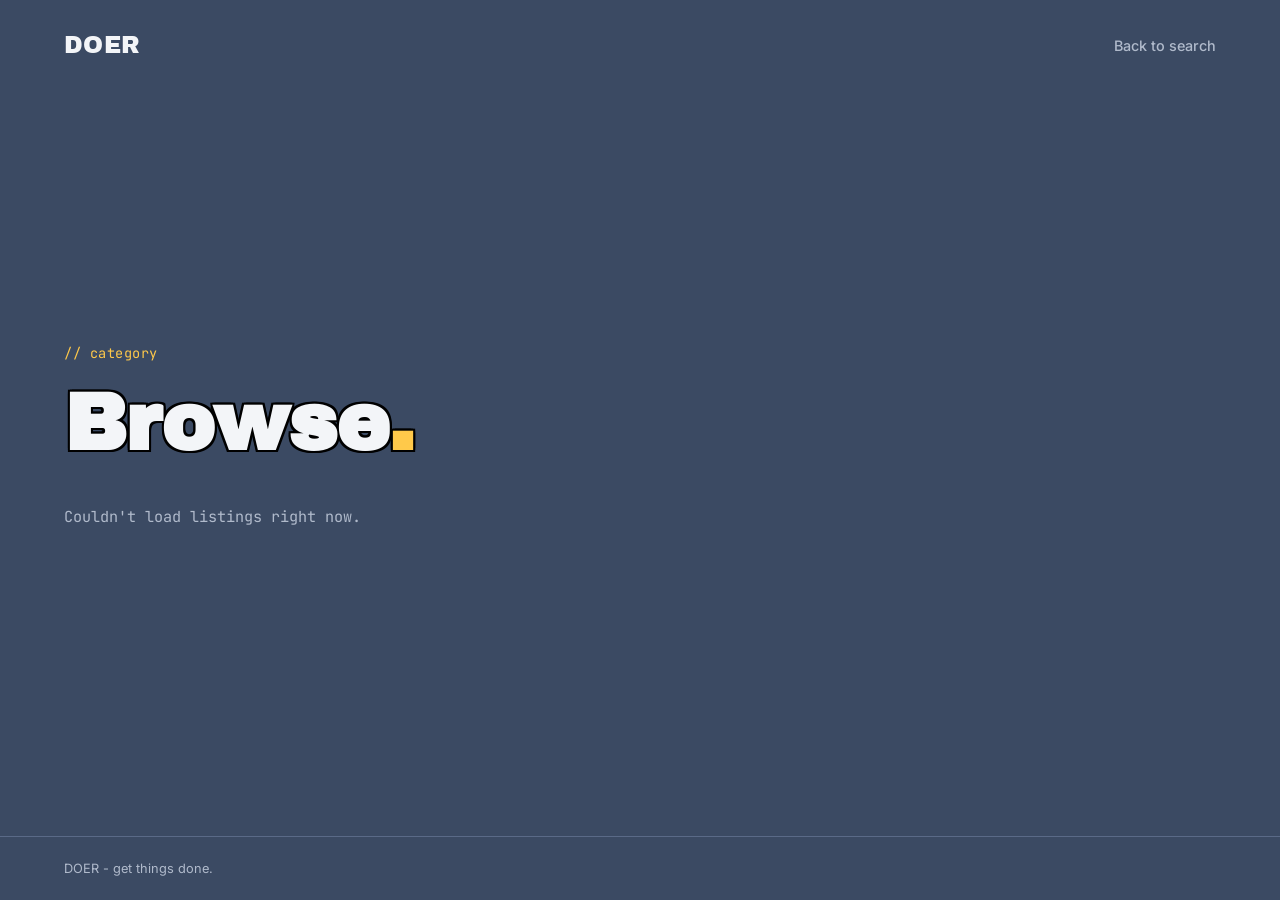
==== category.html @ 2d12f6ed "Add files via upload" ====
<!DOCTYPE html>
<html lang="en">
<head>
<meta charset="UTF-8">
<meta name="viewport" content="width=device-width, initial-scale=1.0">
<title>DOER - Browse category</title>
<link rel="stylesheet" href="style.css">
</head>
<body>

  <header class="topbar">
    <a href="index.html" class="wordmark" style="text-decoration:none;color:inherit;">DOER</a>
    <nav class="topnav">
      <a href="index.html" class="nav-link">Back to search</a>
    </nav>
  </header>

  <main class="hero">
    <p class="eyebrow">// category</p>
    <h1 class="headline" id="categoryTitle">Loading<span class="accent">...</span></h1>

    <div id="listingsArea">
      <p id="loadingMsg" style="color: var(--text-dim); font-family: 'JetBrains Mono', monospace; font-size: 0.95rem;">
        Loading listings...
      </p>
      <div id="cardGrid" class="card-grid"></div>
    </div>

  </main>

  <footer class="footer">
    <p>DOER - get things done.</p>
  </footer>

<script src="script.js"></script>
<script>
  // Reads either ?type=<category-key> or ?q=<free text search>
  // and shows a friendly title. Relies on SERVICES from script.js.
  const params = new URLSearchParams(window.location.search);
  const type = params.get("type");
  const q = params.get("q");
  const titleEl = document.getElementById("categoryTitle");

  if (type && SERVICES[type]) {
    titleEl.innerHTML = `${SERVICES[type]}<span class="accent">.</span>`;
  } else if (q) {
    titleEl.innerHTML = `Results for<br><span class="accent">"${q.replace(/</g, "&lt;")}"</span>`;
  } else {
    titleEl.innerHTML = `Browse<span class="accent">.</span>`;
  }

  // ------------------------------------------------------------
  // Parse data/providers.txt into a list of provider objects.
  // Each entry is a block of "key: value" lines separated by a
  // line containing only "---". Blocks missing category or name
  // (like the CATEGORIES reference list at the top of the file)
  // are skipped automatically.
  // ------------------------------------------------------------
  function parseProviders(text) {
    const blocks = text.split(/^---\s*$/m);
    const providers = [];

    for (const block of blocks) {
      const lines = block.split("\n");
      const entry = {};

      for (const line of lines) {
        const match = line.match(/^\s*(category|name|stars|price|other|photo)\s*:\s*(.*)$/i);
        if (!match) continue;
        const key = match[1].toLowerCase();
        const value = match[2].trim();
        if (value) entry[key] = value;
      }

      // Require both category and name; this is what skips the
      // CATEGORIES reference block and the blank template block.
      if (entry.category && entry.name) {
        providers.push(entry);
      }
    }

    return providers;
  }

  function starsDisplay(starsValue) {
    const num = parseFloat(starsValue);
    if (isNaN(num)) return "";
    const rounded = Math.round(num * 2) / 2; // nearest half star
    const full = Math.floor(rounded);
    const half = rounded - full === 0.5;
    let str = "\u2605".repeat(full);
    if (half) str += "\u00BD";
    return `${str} <span style="color: var(--text-dim);">(${num})</span>`;
  }

  function renderCard(entry) {
    const card = document.createElement("div");
    card.className = "provider-card";

    let html = "";

    if (entry.photo) {
      html += `<img class="provider-photo" src="${entry.photo}" alt="${entry.name}" loading="lazy" onerror="this.style.display='none'">`;
    }

    html += `<div class="provider-body">`;
    html += `<p class="provider-name">${entry.name}</p>`;

    if (entry.stars) {
      html += `<p class="provider-stars">${starsDisplay(entry.stars)}</p>`;
    }

    if (entry.price) {
      html += `<p class="provider-price">${entry.price}</p>`;
    }

    if (entry.other) {
      html += `<p class="provider-other">${entry.other}</p>`;
    }

    html += `</div>`;
    card.innerHTML = html;
    return card;
  }

  async function loadListings() {
    const loadingMsg = document.getElementById("loadingMsg");
    const grid = document.getElementById("cardGrid");

    try {
      const res = await fetch("data/providers.txt");
      if (!res.ok) throw new Error("Could not load providers.txt");
      const text = await res.text();
      const allProviders = parseProviders(text);

      const matches = type
        ? allProviders.filter((p) => p.category.toLowerCase() === type.toLowerCase())
        : allProviders;

      if (matches.length === 0) {
        loadingMsg.textContent = "No listings yet for this category. Check back soon.";
        return;
      }

      loadingMsg.style.display = "none";
      matches.forEach((entry) => grid.appendChild(renderCard(entry)));
    } catch (err) {
      loadingMsg.textContent = "Couldn't load listings right now.";
      console.error(err);
    }
  }

  loadListings();
</script>
</body>
</html>
---- style.css ----
@import url('https://fonts.googleapis.com/css2?family=Archivo+Black&family=Inter:wght@400;500;600&family=JetBrains+Mono:wght@400;500&display=swap');

:root {
  --bg: #3B4A63;
  --bg-card: #465577;
  --text: #F3F5F8;
  --text-dim: #B0BACB;
  --accent: #FFC94A;
  --accent-soft: #E6C173;
  --border: #5A6A87;
}

* {
  margin: 0;
  padding: 0;
  box-sizing: border-box;
}

html {
  scroll-behavior: smooth;
}

body {
  background: var(--bg);
  color: var(--text);
  font-family: 'Inter', system-ui, sans-serif;
  min-height: 100vh;
  display: flex;
  flex-direction: column;
}

/* ---------- topbar ---------- */

.topbar {
  display: flex;
  align-items: center;
  justify-content: space-between;
  padding: 2rem clamp(1.5rem, 5vw, 4rem);
}

.wordmark {
  font-family: 'Archivo Black', sans-serif;
  font-size: 1.5rem;
  letter-spacing: 0.02em;
}

.nav-link {
  color: var(--text-dim);
  text-decoration: none;
  font-size: 0.9rem;
  font-weight: 500;
  transition: color 0.15s ease;
}

.nav-link:hover,
.nav-link:focus-visible {
  color: var(--text);
}

/* ---------- hero ---------- */

.hero {
  flex: 1;
  display: flex;
  flex-direction: column;
  justify-content: center;
  padding: 2rem clamp(1.5rem, 5vw, 4rem) 4rem;
  max-width: 900px;
}

.eyebrow {
  font-family: 'JetBrains Mono', monospace;
  font-size: 0.85rem;
  color: var(--accent);
  letter-spacing: 0.04em;
  margin-bottom: 1.25rem;
}

.headline {
  font-family: 'Archivo Black', sans-serif;
  font-size: clamp(2.5rem, 7vw, 5rem);
  line-height: 1.05;
  letter-spacing: -0.01em;
  margin-bottom: 2.5rem;
  -webkit-text-stroke: 3px #000000;
  paint-order: stroke fill;
  text-shadow:
    -2px -2px 0 #000, 2px -2px 0 #000,
    -2px 2px 0 #000, 2px 2px 0 #000,
    -2px 0 0 #000, 2px 0 0 #000,
    0 -2px 0 #000, 0 2px 0 #000;
}

.accent {
  color: var(--accent);
  -webkit-text-stroke: 3px #000000;
  paint-order: stroke fill;
}

/* ---------- prompt / search ---------- */

.prompt-shell {
  display: flex;
  align-items: center;
  gap: 0.75rem;
  background: #333F56;
  border: 1px solid var(--border);
  border-radius: 10px;
  padding: 1rem 1.25rem;
  max-width: 640px;
  transition: border-color 0.15s ease;
}

.prompt-shell:focus-within {
  border-color: var(--accent);
}

.prompt-glyph {
  font-family: 'JetBrains Mono', monospace;
  color: var(--accent);
  font-size: 1.1rem;
  font-weight: 500;
}

.prompt-input {
  flex: 1;
  background: transparent;
  border: none;
  outline: none;
  color: var(--text);
  font-family: 'JetBrains Mono', monospace;
  font-size: 1rem;
  min-width: 0;
}

.prompt-input::placeholder {
  color: var(--text-dim);
}

.cursor {
  width: 2px;
  height: 1.1rem;
  background: var(--text-dim);
  animation: blink 1.1s step-end infinite;
  flex-shrink: 0;
}

.prompt-input:focus ~ .cursor {
  display: none;
}

@keyframes blink {
  0%, 50% { opacity: 1; }
  50.01%, 100% { opacity: 0; }
}

.prompt-go {
  background: var(--accent);
  color: #0B0D0F;
  border: none;
  border-radius: 6px;
  padding: 0.55rem 1.1rem;
  font-family: 'Inter', sans-serif;
  font-weight: 600;
  font-size: 0.9rem;
  cursor: pointer;
  transition: opacity 0.15s ease;
  flex-shrink: 0;
}

.prompt-go:hover,
.prompt-go:focus-visible {
  opacity: 0.85;
}

/* ---------- services ---------- */

.services {
  margin-top: 2.5rem;
}

.services-label {
  font-family: 'JetBrains Mono', monospace;
  font-size: 0.8rem;
  color: var(--text-dim);
  margin-bottom: 0.9rem;
}

.tag-row {
  display: flex;
  flex-wrap: wrap;
  gap: 0.6rem;
}

.tag {
  font-family: 'JetBrains Mono', monospace;
  font-size: 0.85rem;
  color: var(--text);
  background: #2A3548;
  border: 1px solid #24304A;
  border-radius: 999px;
  padding: 0.5rem 1rem;
  cursor: pointer;
  transition: border-color 0.15s ease, color 0.15s ease, background 0.15s ease;
}

.tag:hover,
.tag:focus-visible {
  background: #34405A;
  border-color: var(--accent-soft);
  color: var(--accent-soft);
}

/* ---------- footer ---------- */

.footer {
  padding: 1.5rem clamp(1.5rem, 5vw, 4rem);
  color: var(--text-dim);
  font-size: 0.8rem;
  border-top: 1px solid var(--border);
}

/* ---------- reduced motion ---------- */

@media (prefers-reduced-motion: reduce) {
  .cursor {
    animation: none;
    opacity: 1;
  }
}

/* ---------- mobile ---------- */

@media (max-width: 480px) {
  .prompt-shell {
    flex-wrap: wrap;
  }
  .prompt-go {
    width: 100%;
    order: 3;
  }
}

/* ---------- provider cards ---------- */

.card-grid {
  display: grid;
  grid-template-columns: repeat(auto-fill, minmax(240px, 1fr));
  gap: 1rem;
  margin-top: 1.5rem;
}

.provider-card {
  background: var(--bg-card);
  border: 1px solid var(--border);
  border-radius: 10px;
  overflow: hidden;
  display: flex;
  flex-direction: column;
}

.provider-photo {
  width: 100%;
  height: 160px;
  object-fit: cover;
  display: block;
  background: var(--bg);
}

.provider-body {
  padding: 1rem 1.1rem;
}

.provider-name {
  font-family: 'Inter', sans-serif;
  font-weight: 600;
  font-size: 1rem;
  margin-bottom: 0.35rem;
}

.provider-stars {
  font-size: 0.85rem;
  color: var(--accent);
  margin-bottom: 0.35rem;
}

.provider-price {
  font-family: 'JetBrains Mono', monospace;
  font-size: 0.85rem;
  color: var(--text-dim);
  margin-bottom: 0.35rem;
}

.provider-other {
  font-size: 0.8rem;
  color: var(--text-dim);
  font-style: italic;
}
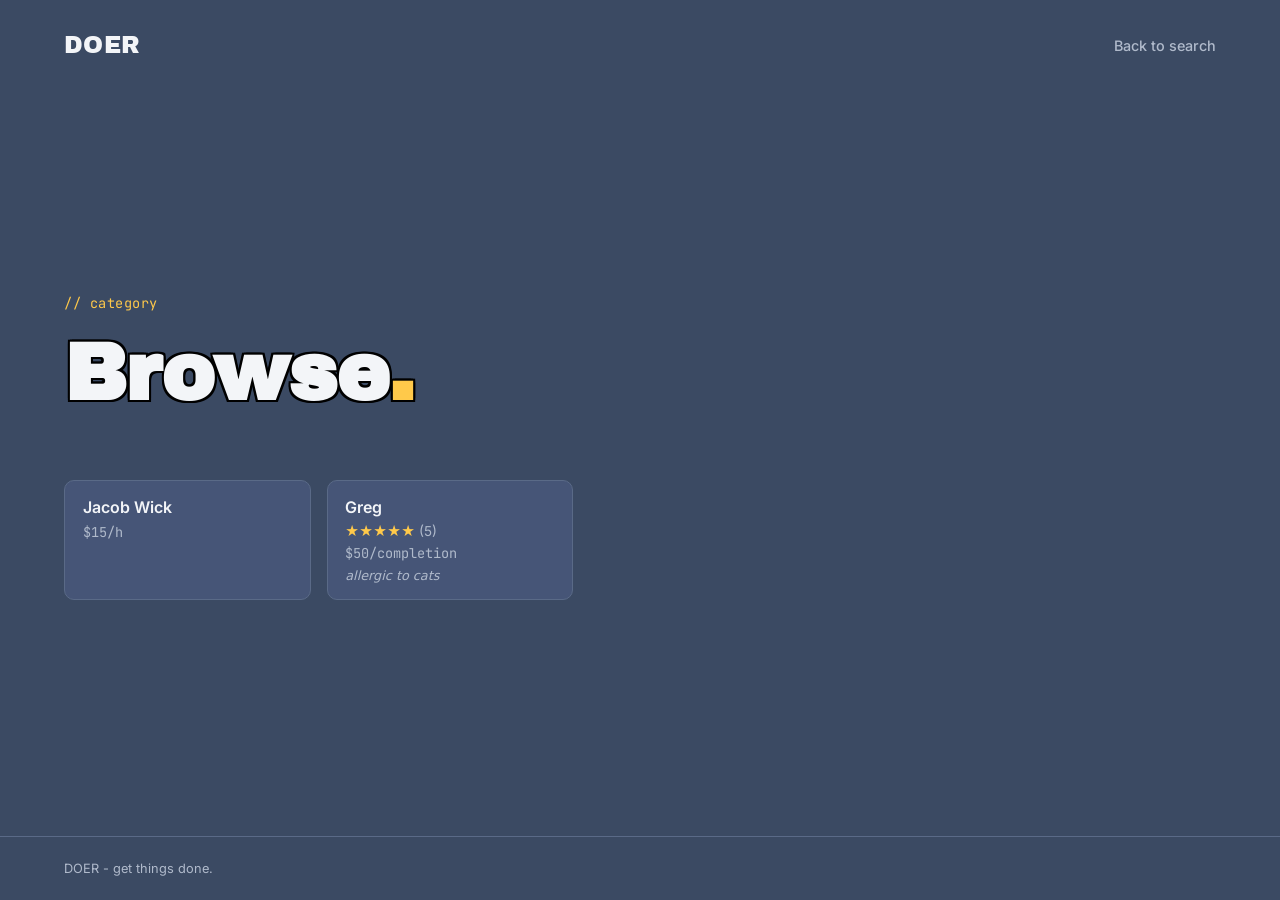
==== commit c25336dc: "Add files via upload" ====
--- a/category.html
+++ b/category.html
@@ -128,7 +128,7 @@
     const grid = document.getElementById("cardGrid");
 
     try {
-      const res = await fetch("data/providers.txt");
+      const res = await fetch("providers.txt");
       if (!res.ok) throw new Error("Could not load providers.txt");
       const text = await res.text();
       const allProviders = parseProviders(text);
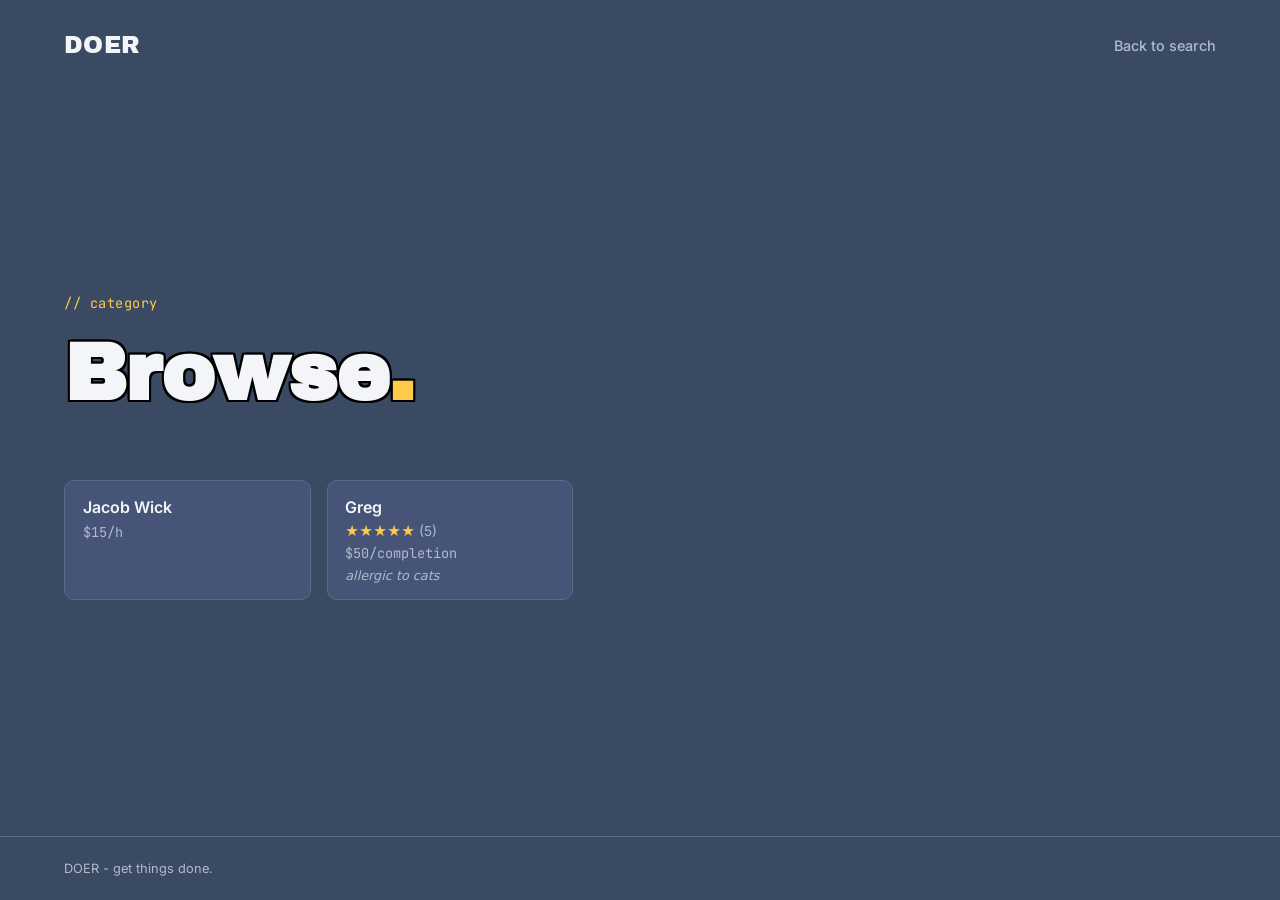
==== commit 6d5d2fbf: "Add files via upload" ====
--- a/category.html
+++ b/category.html
@@ -34,52 +34,20 @@
 
 <script src="script.js"></script>
 <script>
-  // Reads either ?type=<category-key> or ?q=<free text search>
-  // and shows a friendly title. Relies on SERVICES from script.js.
+  // Reads either ?type=<category> or ?q=<free text search>
+  // and shows a friendly title. parseProviders/titleCase come
+  // from script.js - not redefined here.
   const params = new URLSearchParams(window.location.search);
   const type = params.get("type");
   const q = params.get("q");
   const titleEl = document.getElementById("categoryTitle");
 
-  if (type && SERVICES[type]) {
-    titleEl.innerHTML = `${SERVICES[type]}<span class="accent">.</span>`;
+  if (type) {
+    titleEl.innerHTML = `${titleCase(type)}<span class="accent">.</span>`;
   } else if (q) {
     titleEl.innerHTML = `Results for<br><span class="accent">"${q.replace(/</g, "&lt;")}"</span>`;
   } else {
     titleEl.innerHTML = `Browse<span class="accent">.</span>`;
-  }
-
-  // ------------------------------------------------------------
-  // Parse data/providers.txt into a list of provider objects.
-  // Each entry is a block of "key: value" lines separated by a
-  // line containing only "---". Blocks missing category or name
-  // (like the CATEGORIES reference list at the top of the file)
-  // are skipped automatically.
-  // ------------------------------------------------------------
-  function parseProviders(text) {
-    const blocks = text.split(/^---\s*$/m);
-    const providers = [];
-
-    for (const block of blocks) {
-      const lines = block.split("\n");
-      const entry = {};
-
-      for (const line of lines) {
-        const match = line.match(/^\s*(category|name|stars|price|other|photo)\s*:\s*(.*)$/i);
-        if (!match) continue;
-        const key = match[1].toLowerCase();
-        const value = match[2].trim();
-        if (value) entry[key] = value;
-      }
-
-      // Require both category and name; this is what skips the
-      // CATEGORIES reference block and the blank template block.
-      if (entry.category && entry.name) {
-        providers.push(entry);
-      }
-    }
-
-    return providers;
   }
 
   function starsDisplay(starsValue) {
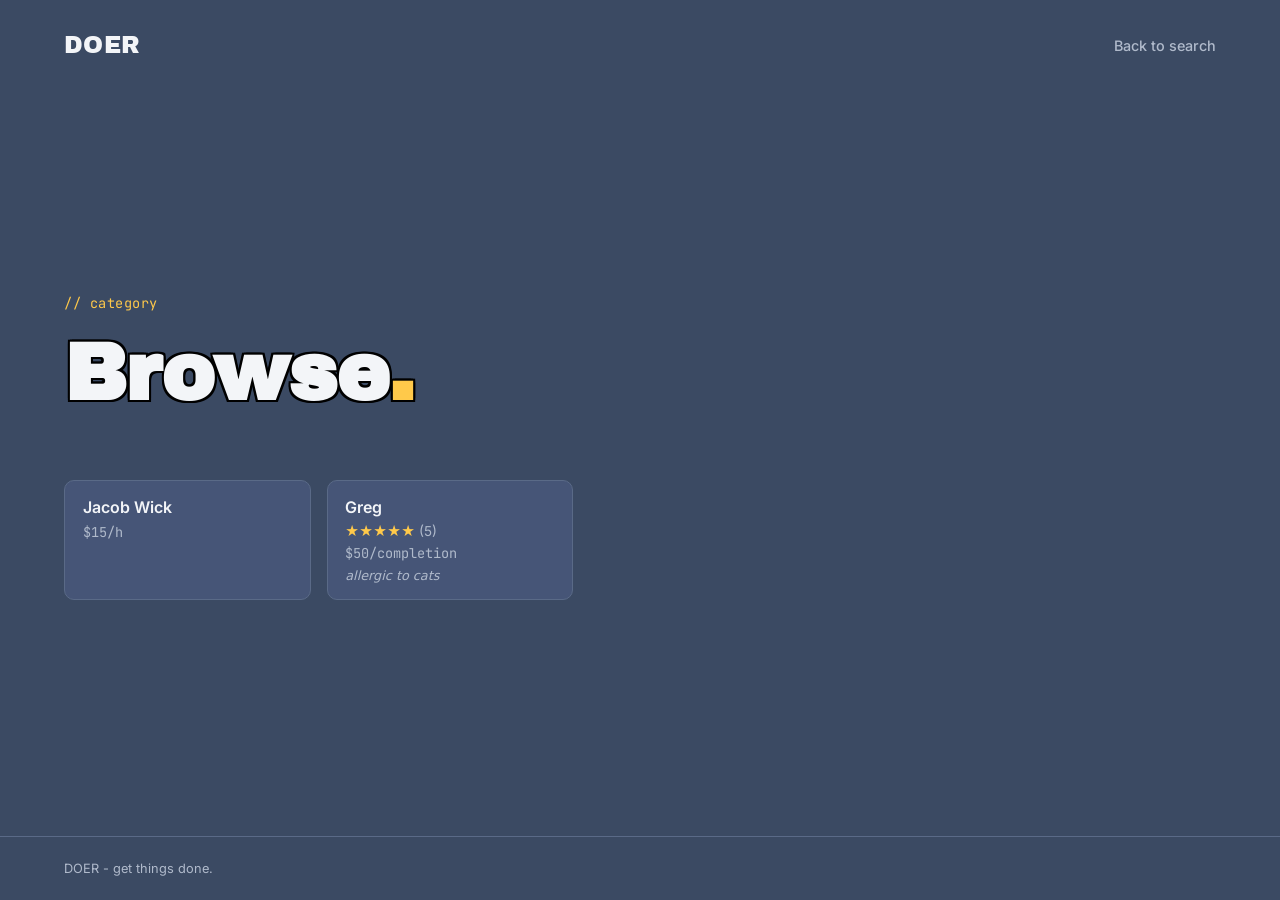
==== commit e2993b60: "Add files via upload" ====
--- a/category.html
+++ b/category.html
@@ -32,23 +32,29 @@
     <p>DOER - get things done.</p>
   </footer>
 
-<script src="script.js"></script>
-<script>
-  // Reads either ?type=<category> or ?q=<free text search>
-  // and shows a friendly title. parseProviders/titleCase come
-  // from script.js - not redefined here.
-  const params = new URLSearchParams(window.location.search);
-  const type = params.get("type");
-  const q = params.get("q");
-  const titleEl = document.getElementById("categoryTitle");
+<script src="script.js" defer></script>
+<script defer>
+  // defer on both tags guarantees script.js has fully run (so
+  // parseProviders/titleCase exist) before this block runs, and
+  // that the DOM is ready. This removes the loading race that
+  // could leave the page stuck on "Loading listings..." on a
+  // slow first load.
+  window.addEventListener("DOMContentLoaded", () => {
+    const params = new URLSearchParams(window.location.search);
+    const type = params.get("type");
+    const q = params.get("q");
+    const titleEl = document.getElementById("categoryTitle");
 
-  if (type) {
-    titleEl.innerHTML = `${titleCase(type)}<span class="accent">.</span>`;
-  } else if (q) {
-    titleEl.innerHTML = `Results for<br><span class="accent">"${q.replace(/</g, "&lt;")}"</span>`;
-  } else {
-    titleEl.innerHTML = `Browse<span class="accent">.</span>`;
-  }
+    if (type) {
+      titleEl.innerHTML = `${titleCase(type)}<span class="accent">.</span>`;
+    } else if (q) {
+      titleEl.innerHTML = `Results for<br><span class="accent">"${q.replace(/</g, "&lt;")}"</span>`;
+    } else {
+      titleEl.innerHTML = `Browse<span class="accent">.</span>`;
+    }
+
+    loadListings(type);
+  });
 
   function starsDisplay(starsValue) {
     const num = parseFloat(starsValue);
@@ -91,7 +97,7 @@
     return card;
   }
 
-  async function loadListings() {
+  async function loadListings(type) {
     const loadingMsg = document.getElementById("loadingMsg");
     const grid = document.getElementById("cardGrid");
 
@@ -117,8 +123,6 @@
       console.error(err);
     }
   }
-
-  loadListings();
 </script>
 </body>
 </html>
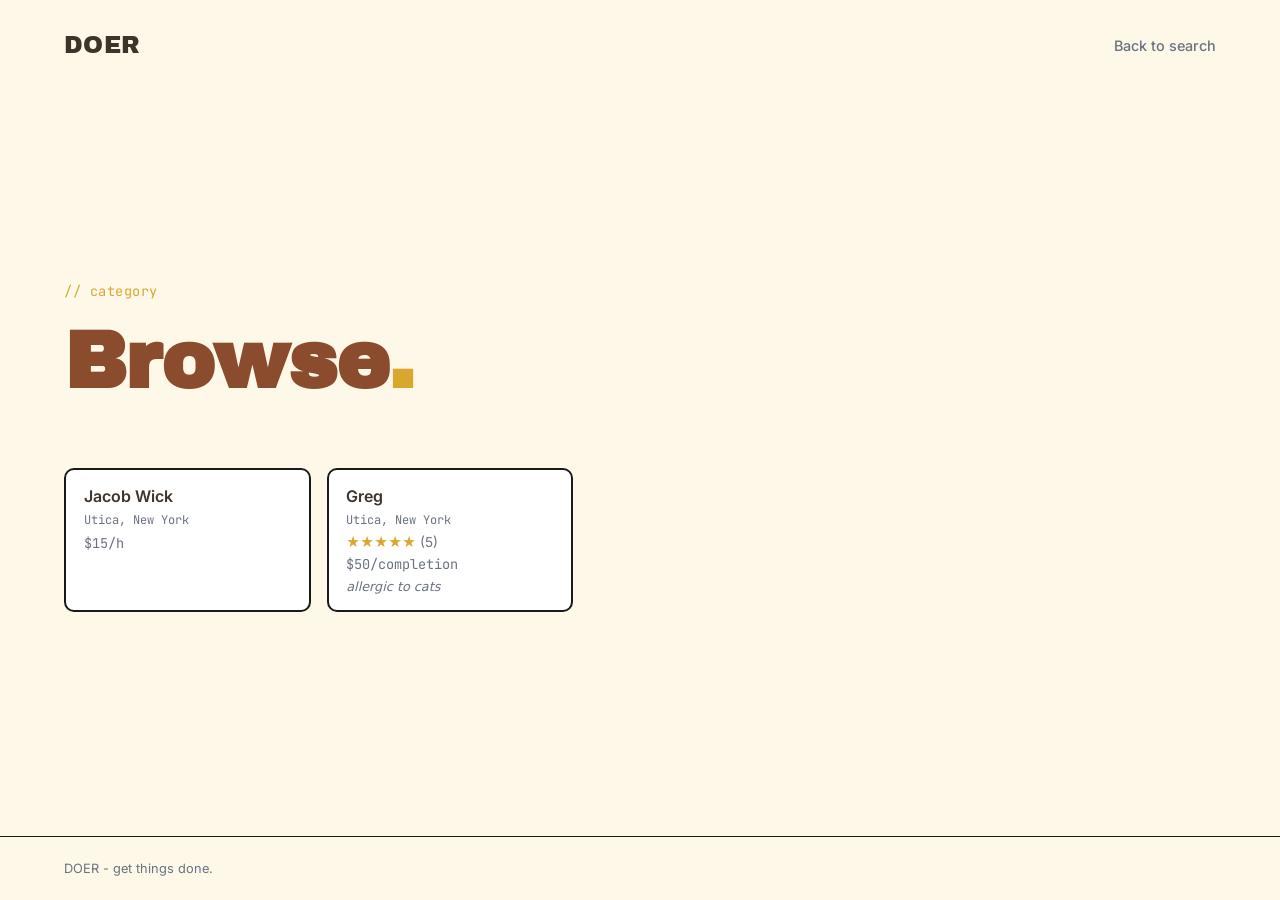
==== commit b091502e: "Add files via upload" ====
--- a/category.html
+++ b/category.html
@@ -43,6 +43,8 @@
     const params = new URLSearchParams(window.location.search);
     const type = params.get("type");
     const q = params.get("q");
+    const state = params.get("state");
+    const city = params.get("city");
     const titleEl = document.getElementById("categoryTitle");
 
     if (type) {
@@ -53,7 +55,7 @@
       titleEl.innerHTML = `Browse<span class="accent">.</span>`;
     }
 
-    loadListings(type);
+    loadListings(type, state, city);
   });
 
   function starsDisplay(starsValue) {
@@ -68,17 +70,27 @@
   }
 
   function renderCard(entry) {
-    const card = document.createElement("div");
+    const card = document.createElement("a");
     card.className = "provider-card";
+    const linkParams = new URLSearchParams();
+    linkParams.set("name", entry.name);
+    linkParams.set("category", entry.category);
+    card.href = `request.html?${linkParams.toString()}`;
 
     let html = "";
 
     if (entry.photo) {
-      html += `<img class="provider-photo" src="${entry.photo}" alt="${entry.name}" loading="lazy" onerror="this.style.display='none'">`;
+      const photoUrl = toRawGithubUrl(entry.photo);
+      html += `<img class="provider-photo" src="${photoUrl}" alt="${entry.name}" loading="lazy" onerror="this.style.display='none'">`;
     }
 
     html += `<div class="provider-body">`;
     html += `<p class="provider-name">${entry.name}</p>`;
+
+    if (entry.city || entry.state) {
+      const location = [entry.city, entry.state].filter(Boolean).join(", ");
+      html += `<p class="provider-location">${location}</p>`;
+    }
 
     if (entry.stars) {
       html += `<p class="provider-stars">${starsDisplay(entry.stars)}</p>`;
@@ -97,7 +109,7 @@
     return card;
   }
 
-  async function loadListings(type) {
+  async function loadListings(type, state, city) {
     const loadingMsg = document.getElementById("loadingMsg");
     const grid = document.getElementById("cardGrid");
 
@@ -107,9 +119,19 @@
       const text = await res.text();
       const allProviders = parseProviders(text);
 
-      const matches = type
+      let matches = type
         ? allProviders.filter((p) => p.category.toLowerCase() === type.toLowerCase())
         : allProviders;
+
+      // Location filters stack on top of category. A provider
+      // with no state/city set is simply not filtered out by
+      // location - it'll still show up under "All states".
+      if (state) {
+        matches = matches.filter((p) => p.state && p.state.toLowerCase() === state.toLowerCase());
+      }
+      if (city) {
+        matches = matches.filter((p) => p.city && p.city.toLowerCase() === city.toLowerCase());
+      }
 
       if (matches.length === 0) {
         loadingMsg.textContent = "No listings yet for this category. Check back soon.";
--- a/style.css
+++ b/style.css
@@ -1,13 +1,14 @@
 @import url('https://fonts.googleapis.com/css2?family=Archivo+Black&family=Inter:wght@400;500;600&family=JetBrains+Mono:wght@400;500&display=swap');
 
 :root {
-  --bg: #3B4A63;
-  --bg-card: #465577;
-  --text: #F3F5F8;
-  --text-dim: #B0BACB;
-  --accent: #FFC94A;
+  --bg: #FEF8E9;
+  --bg-card: #FFFFFF;
+  --text: #3D342A;
+  --text-dim: #6B7280;
+  --accent: #D9A62E;
   --accent-soft: #E6C173;
-  --border: #5A6A87;
+  --border: #1A1A1A;
+  --headline: #8B4C2E;
 }
 
 * {
@@ -82,19 +83,36 @@
   line-height: 1.05;
   letter-spacing: -0.01em;
   margin-bottom: 2.5rem;
-  -webkit-text-stroke: 3px #000000;
-  paint-order: stroke fill;
-  text-shadow:
-    -2px -2px 0 #000, 2px -2px 0 #000,
-    -2px 2px 0 #000, 2px 2px 0 #000,
-    -2px 0 0 #000, 2px 0 0 #000,
-    0 -2px 0 #000, 0 2px 0 #000;
+  color: var(--headline);
 }
 
 .accent {
   color: var(--accent);
-  -webkit-text-stroke: 3px #000000;
-  paint-order: stroke fill;
+}
+
+/* ---------- location filters ---------- */
+
+.location-row {
+  display: flex;
+  gap: 0.6rem;
+  margin-bottom: 1rem;
+  flex-wrap: wrap;
+}
+
+.location-select {
+  font-family: 'JetBrains Mono', monospace;
+  font-size: 0.85rem;
+  color: var(--text);
+  background: var(--bg-card);
+  border: 2px solid var(--border);
+  border-radius: 8px;
+  padding: 0.5rem 0.8rem;
+  cursor: pointer;
+}
+
+.location-select:disabled {
+  opacity: 0.5;
+  cursor: not-allowed;
 }
 
 /* ---------- prompt / search ---------- */
@@ -103,8 +121,8 @@
   display: flex;
   align-items: center;
   gap: 0.75rem;
-  background: #333F56;
-  border: 1px solid var(--border);
+  background: var(--bg-card);
+  border: 2px solid var(--border);
   border-radius: 10px;
   padding: 1rem 1.25rem;
   max-width: 640px;
@@ -196,8 +214,8 @@
   font-family: 'JetBrains Mono', monospace;
   font-size: 0.85rem;
   color: var(--text);
-  background: #2A3548;
-  border: 1px solid #24304A;
+  background: var(--bg-card);
+  border: 2px solid var(--border);
   border-radius: 999px;
   padding: 0.5rem 1rem;
   cursor: pointer;
@@ -206,8 +224,7 @@
 
 .tag:hover,
 .tag:focus-visible {
-  background: #34405A;
-  border-color: var(--accent-soft);
+  border-color: var(--accent);
   color: var(--accent-soft);
 }
 
@@ -252,11 +269,21 @@
 
 .provider-card {
   background: var(--bg-card);
-  border: 1px solid var(--border);
+  border: 2px solid var(--border);
   border-radius: 10px;
   overflow: hidden;
   display: flex;
   flex-direction: column;
+  text-decoration: none;
+  color: inherit;
+  cursor: pointer;
+  transition: border-color 0.15s ease, transform 0.15s ease;
+}
+
+.provider-card:hover,
+.provider-card:focus-visible {
+  border-color: var(--accent-soft);
+  transform: translateY(-2px);
 }
 
 .provider-photo {
@@ -278,6 +305,13 @@
   margin-bottom: 0.35rem;
 }
 
+.provider-location {
+  font-family: 'JetBrains Mono', monospace;
+  font-size: 0.75rem;
+  color: var(--text-dim);
+  margin-bottom: 0.35rem;
+}
+
 .provider-stars {
   font-size: 0.85rem;
   color: var(--accent);
@@ -296,3 +330,78 @@
   color: var(--text-dim);
   font-style: italic;
 }
+
+/* ---------- request form ---------- */
+
+.request-subtitle {
+  color: var(--text-dim);
+  font-size: 0.95rem;
+  margin: 1rem 0 1.5rem;
+  max-width: 500px;
+}
+
+.provider-summary {
+  display: flex;
+  gap: 1rem;
+  align-items: center;
+  background: var(--bg-card);
+  border: 2px solid var(--border);
+  border-radius: 10px;
+  padding: 1rem;
+  max-width: 500px;
+  margin-bottom: 2rem;
+}
+
+.provider-summary .provider-photo {
+  width: 72px;
+  height: 72px;
+  border-radius: 8px;
+  object-fit: cover;
+  flex-shrink: 0;
+}
+
+.provider-summary .provider-body {
+  display: flex;
+  flex-direction: column;
+  gap: 0.25rem;
+}
+
+.request-form {
+  display: flex;
+  flex-direction: column;
+  max-width: 500px;
+  gap: 0.4rem;
+}
+
+.form-label {
+  font-family: 'JetBrains Mono', monospace;
+  font-size: 0.8rem;
+  color: var(--text-dim);
+  margin-top: 1rem;
+}
+
+.form-input {
+  background: var(--bg-card);
+  border: 2px solid var(--border);
+  border-radius: 8px;
+  padding: 0.7rem 0.9rem;
+  color: var(--text);
+  font-family: 'Inter', sans-serif;
+  font-size: 0.95rem;
+  outline: none;
+  transition: border-color 0.15s ease;
+  resize: vertical;
+}
+
+.form-input:focus {
+  border-color: var(--accent);
+}
+
+.request-success {
+  max-width: 500px;
+  background: var(--bg-card);
+  border: 1px solid var(--accent-soft);
+  border-radius: 10px;
+  padding: 1.25rem 1.5rem;
+  color: var(--text);
+}
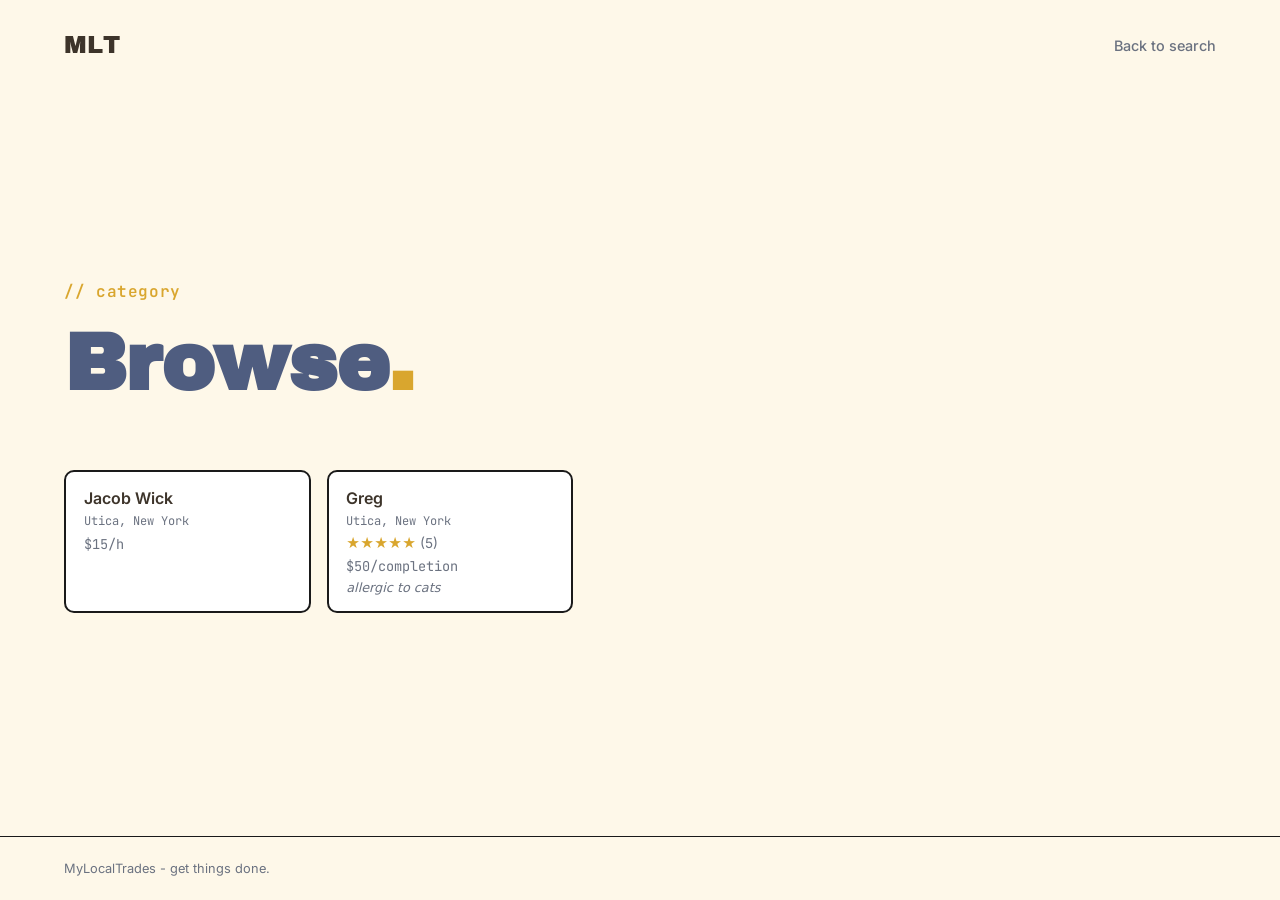
==== commit b46fa182: "rebrand" ====
--- a/category.html
+++ b/category.html
@@ -3,13 +3,13 @@
 <head>
 <meta charset="UTF-8">
 <meta name="viewport" content="width=device-width, initial-scale=1.0">
-<title>DOER - Browse category</title>
+<title>MyLocalTrades - Browse category</title>
 <link rel="stylesheet" href="style.css">
 </head>
 <body>
 
   <header class="topbar">
-    <a href="index.html" class="wordmark" style="text-decoration:none;color:inherit;">DOER</a>
+    <a href="index.html" class="wordmark" style="text-decoration:none;color:inherit;">MLT</a>
     <nav class="topnav">
       <a href="index.html" class="nav-link">Back to search</a>
     </nav>
@@ -29,7 +29,7 @@
   </main>
 
   <footer class="footer">
-    <p>DOER - get things done.</p>
+    <p>MyLocalTrades - get things done.</p>
   </footer>
 
 <script src="script.js" defer></script>
--- a/style.css
+++ b/style.css
@@ -8,7 +8,7 @@
   --accent: #D9A62E;
   --accent-soft: #E6C173;
   --border: #1A1A1A;
-  --headline: #8B4C2E;
+  --headline: #4F5D80;
 }
 
 * {
@@ -71,7 +71,8 @@
 
 .eyebrow {
   font-family: 'JetBrains Mono', monospace;
-  font-size: 0.85rem;
+  font-size: 1rem;
+  font-weight: 600;
   color: var(--accent);
   letter-spacing: 0.04em;
   margin-bottom: 1.25rem;
@@ -366,6 +367,18 @@
   gap: 0.25rem;
 }
 
+.switch-row {
+  display: flex;
+  flex-direction: column;
+  gap: 0.4rem;
+  max-width: 500px;
+  margin-bottom: 2rem;
+}
+
+.switch-row .location-select {
+  width: 100%;
+}
+
 .request-form {
   display: flex;
   flex-direction: column;
